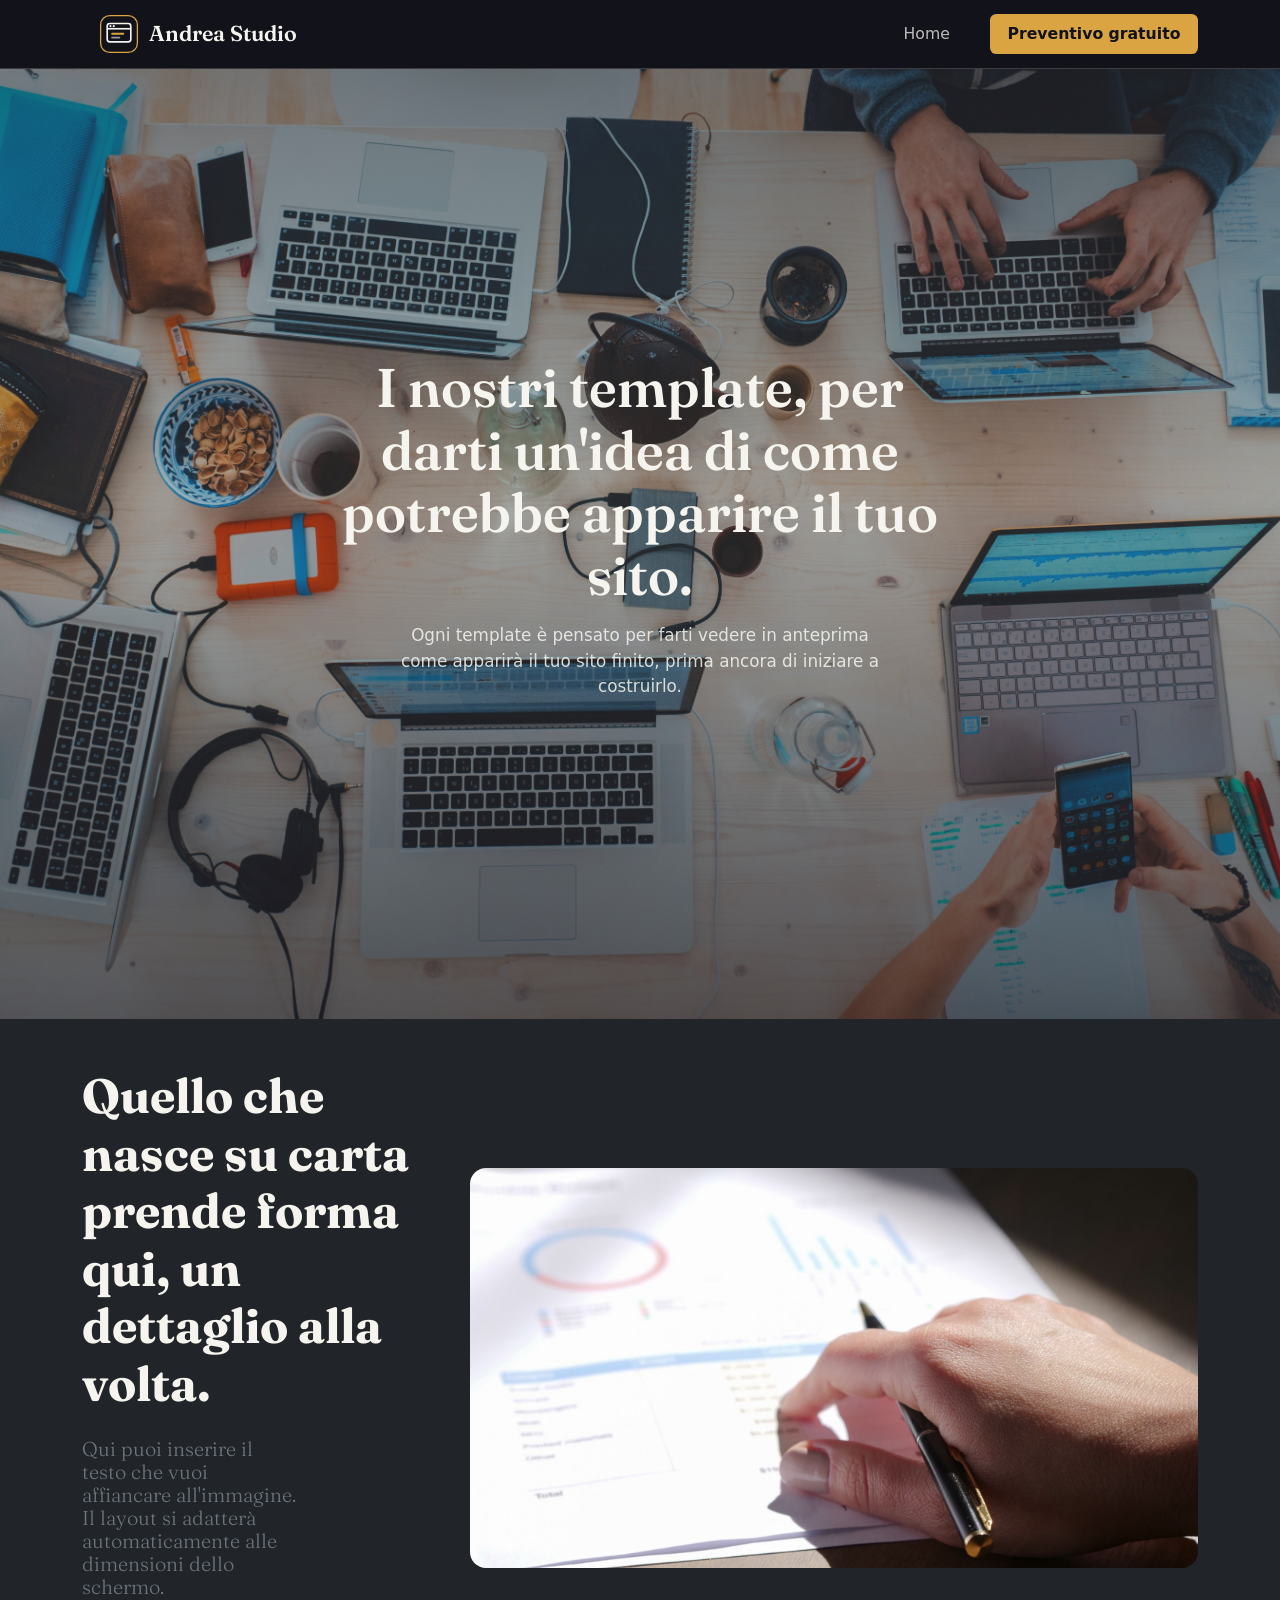
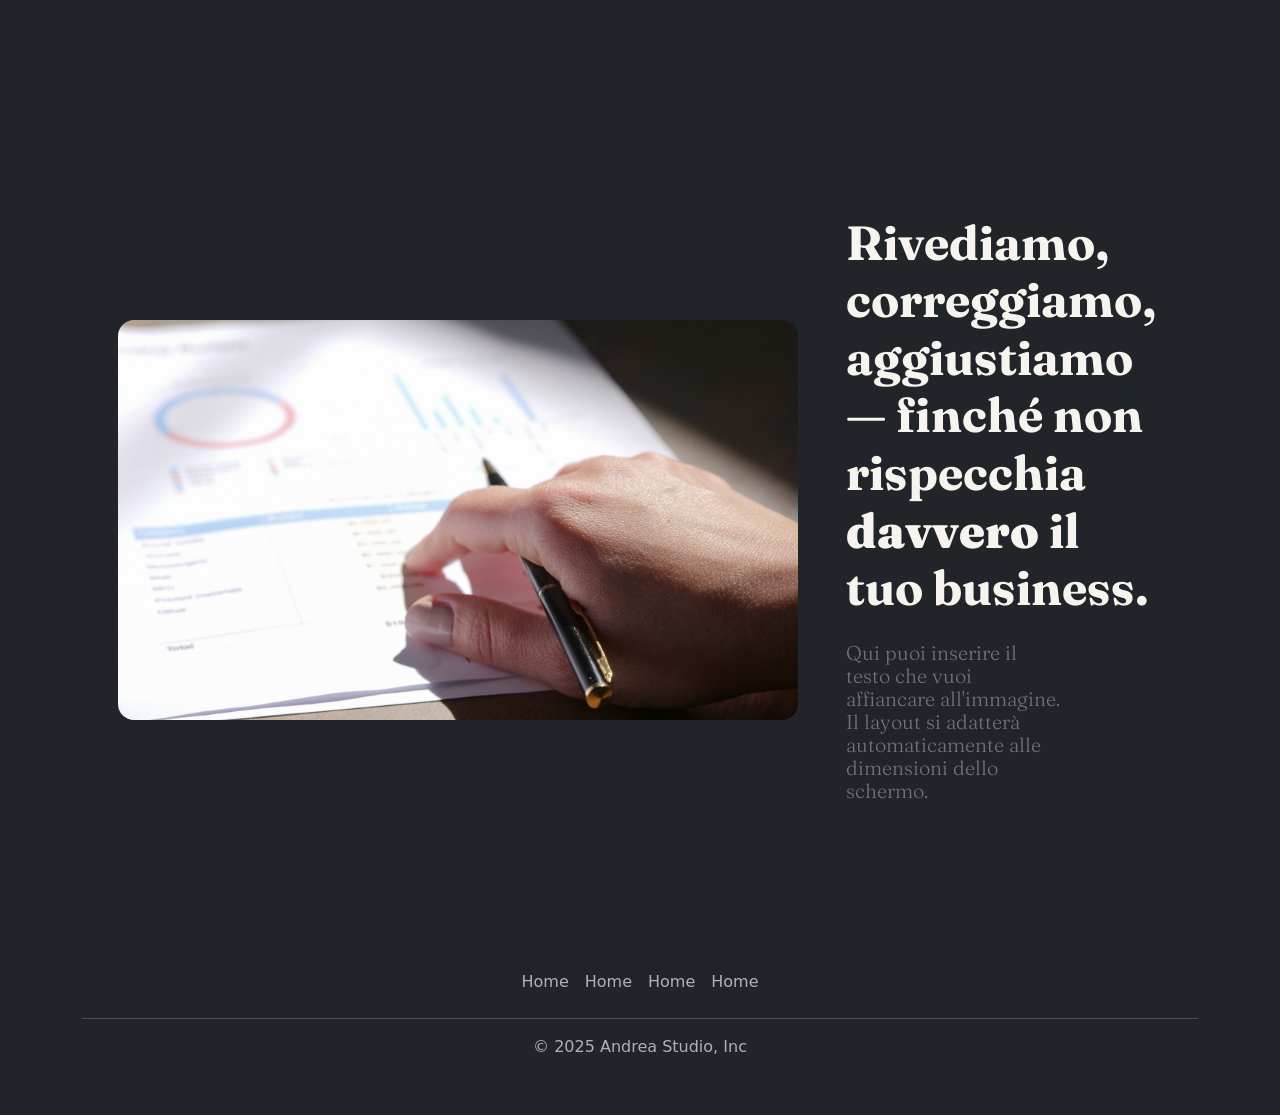
==== templateSito/src/main/pagine/inostritemplate.html @ eab53442 "Aggiunto bootstrap + pagina iniziale + inostritemplate" ====
<!doctype html>
<html lang="it" data-bs-theme="dark">
  <head>
    <meta charset="utf-8" />
    <meta name="viewport" content="width=device-width, initial-scale=1" />
    <title>Progetto Template</title>

    <link rel="stylesheet" href="/templateSito/src/main/webapp/css/style.css" />
     <link rel="icon" type="image/svg+xml" href="/templateSito/src/main/img/logo/favicon.svg" />
    <link
      href="https://cdn.jsdelivr.net/npm/bootstrap@5.3.8/dist/css/bootstrap.min.css"
      rel="stylesheet"
      integrity="sha384-sRIl4kxILFvY47J16cr9ZwB07vP4J8+LH7qKQnuqkuIAvNWLzeN8tE5YBujZqJLB"
      crossorigin="anonymous"
    />
    <link
      rel="stylesheet"
      href="https://cdn.jsdelivr.net/npm/bootstrap-icons@1.13.1/font/bootstrap-icons.min.css"
    />
    <link rel="preconnect" href="https://fonts.googleapis.com" />
    <link rel="preconnect" href="https://fonts.gstatic.com" crossorigin />
    <link
      href="https://fonts.googleapis.com/css2?family=Fraunces:opsz,wght@9..144,500;9..144,600&family=Manrope:wght@400;500;700&display=swap"
      rel="stylesheet"
    />
  </head>
  <body>
    <header>
      <nav class="navbar navbar-expand-lg site-nav" data-bs-theme="dark">
        <div class="container">
          <a class="navbar-brand" href="./index.html">
               <a class="navbar-brand" href="./index.html">
              <svg viewBox="0 0 64 64" xmlns="http://www.w3.org/2000/svg" aria-hidden="true">
              <rect x="4" y="4" width="56" height="56" rx="14" fill="#12121A" stroke="#D9A441" stroke-width="2"/>
              <rect x="14" y="16" width="36" height="28" rx="4" fill="none" stroke="#F6F4EF" stroke-width="2.5"/>
              <line x1="14" y1="24" x2="50" y2="24" stroke="#F6F4EF" stroke-width="2.5"/>
              <circle cx="19" cy="20" r="1.6" fill="#F6F4EF"/>
              <circle cx="24" cy="20" r="1.6" fill="#F6F4EF"/>
              <rect x="20" y="30" width="20" height="3" rx="1.5" fill="#D9A441"/>
              <rect x="20" y="36" width="14" height="3" rx="1.5" fill="#F6F4EF" opacity="0.6"/>
            </svg>
            Andrea Studio
          </a>
          <button
            class="navbar-toggler"
            type="button"
            data-bs-toggle="collapse"
            data-bs-target="#navbarNav"
            aria-controls="navbarNav"
            aria-expanded="false"
            aria-label="Toggle navigation"
          >
            <span class="navbar-toggler-icon"></span>
          </button>
          <div class="collapse navbar-collapse justify-content-end" id="navbarNav">
            <ul class="navbar-nav align-items-lg-center">
              <li class="nav-item">
                <a class="nav-link" href="./index.html">Home</a>
              </li>
              <li class="nav-item">
                <a class="nav-link nav-cta" href="#preventivo">Preventivo gratuito</a>
              </li>
            </ul>
          </div>
        </div>
      </nav>
    </header>

    <main>
      <div class="container-fluid p-0">
        <div class="hero">
          <img
            src="/templateSito/src/main/img/marvin-meyer-SYTO3xs06fU-unsplash.jpg"
            alt="Immagine di scrivania con pc"
            class="hero-img"
            onload="this.classList.add('is-loaded')"
          />
          <div class="hero-content">
            <h1>I nostri template, per darti un'idea di come potrebbe apparire il tuo sito.</h1>
            <p>Ogni template è pensato per farti vedere in anteprima come apparirà il tuo sito finito, prima ancora di iniziare a costruirlo.</p>
            <!-- <a href="#preventivo" class="btn btn-preventivo">Richiedi il tuo preventivo gratuito</a> -->
          </div>
        </div>
      </div>
        <section>
<div class="container py-5">
    <div class="row align-items-lg-center g-5">
        <!-- TESTO -->
        <div class="col-lg-4 my-5">
            <h1 class="display-5 fw-bold mb-4 font-hero-p">
                Quello che nasce su carta prende forma qui, un dettaglio alla volta.
            </h1>

            <p class="lead text-secondary mb-4 font-hero-p">
                Qui puoi inserire il testo che vuoi affiancare
                all'immagine. Il layout si adatterà automaticamente
                alle dimensioni dello schermo.
            </p>
        </div>
        <!-- IMMAGINE -->
        <div class="col col-lg-8">
            <div class="overflow-hidden rounded-4">
                <img
                    src="/templateSito/src/main/img/pexels-kindelmedia-7054416.jpg"
                    alt="Immagine mano con penna sopra un foglio"
                    class="img-fluid w-200"
                    style="height: 400px; object-fit: cover; object-position: center 90%; width: 150%;"
                >
            </div>
        </div>
    </div>
</div>

    <div class="container p-5 my-5">
        <div class="row align-items-lg-center g-5">
                    <!-- IMMAGINE -->
        <div class=" col col-lg-8">
            <div class="overflow-hidden rounded-4">
                <img
                    src="/templateSito/src/main/img/pexels-kindelmedia-7054416.jpg"
                    alt="Immagine mano con penna sopra un foglio"
                    class="img-fluid w-200"
                    style="height: 400px; object-fit: cover; object-position: center 90%; width: 150%;"
                >
            </div>
        </div>

                <!-- TESTO -->
        <div class="col col-lg-4">
            <h1 class="display-5 fw-bold mb-4 font-hero-p">
                Rivediamo, correggiamo, aggiustiamo — finché non rispecchia <strong class="bold-plus">davvero</strong>  il tuo business.
            </h1>

            <p class="lead text-secondary mb-4 font-hero-p">
                Qui puoi inserire il testo che vuoi affiancare
                all'immagine. Il layout si adatterà automaticamente
                alle dimensioni dello schermo.
            </p>
        </div>
        </div>
    </div>

        </section>
    </main>
        <div class="container">
            <div class="row">
                <footer class="py-3 my-4 d">
                    <ul class="nav justify-content-center border-bottom pb-3 mb-3">
                        <li class="nav-item">
                            <a href="#" class="nav-link px-2 text-body-secondary">Home</a>
                        </li>
                        <li class="nav-item">
                            <a href="#" class="nav-link px-2 text-body-secondary">Home</a>
                        </li>
                        <li class="nav-item">
                            <a href="#" class="nav-link px-2 text-body-secondary">Home</a>
                        </li>
                        <li class="nav-item">
                            <a href="#" class="nav-link px-2 text-body-secondary">Home</a>
                        </li>
                    </ul>
                    <p class="text-center text-body-secondary">© 2025 Andrea Studio, Inc</p>
                </footer>               
            </div>
        </div>

    <script src="js/script.js"></script>
    <script>
      // Fallback: se l'immagine è già in cache, onload potrebbe non scattare in tempo
      document.querySelectorAll(".hero-img").forEach((img) => {
        if (img.complete) img.classList.add("is-loaded");
      });
    </script>
    <script
      src="https://cdn.jsdelivr.net/npm/bootstrap@5.3.8/dist/js/bootstrap.bundle.min.js"
      integrity="sha384-FKyoEForCGlyvwx9Hj09JcYn3nv7wiPVlz7YYwJrWVcXK/BmnVDxM+D2scQbITxI"
      crossorigin="anonymous"
    ></script>
  </body>
</html>
---- templateSito/src/main/webapp/css/style.css ----
:root {
        --ink: #12121a;
        --paper: #f6f4ef;
        --amber: #d9a441;
        --amber-dark: #b8842e;
        --line: rgba(246, 244, 239, 0.18);
      }

      body {
        font-family: "Manrope", sans-serif;
      }

      .site-nav {
        background: var(--ink);
        border-bottom: 1px solid var(--line);
        padding-top: 0.9rem;
        padding-bottom: 0.9rem;
      }

      .site-nav .navbar-brand {
        display: flex;
        align-items: center;
        gap: 0.55rem;
        font-family: "Fraunces", serif;
        font-weight: 600;
        font-size: 1.35rem;
        color: var(--paper);
      }

      .site-nav .navbar-brand i {
        font-size: 1.3rem;
        color: var(--amber);
      }

      .site-nav .navbar-brand:hover {
        color: var(--paper);
      }

      .site-nav .navbar-nav {
        gap: 2rem;
      }

      .site-nav .nav-link {
        position: relative;
        color: rgba(246, 244, 239, 0.75);
        font-size: 0.98rem;
        font-weight: 500;
        padding: 0.3rem 0;
      }

      .site-nav .nav-link::after {
        content: "";
        position: absolute;
        left: 0;
        bottom: -2px;
        width: 0;
        height: 2px;
        background: var(--amber);
        transition: width 0.2s ease;
      }

      .site-nav .nav-link:hover {
        color: var(--paper);
      }

      .site-nav .nav-link:hover::after {
        width: 100%;
      }

      .site-nav .nav-cta {
        color: var(--ink) !important;
        background: var(--amber);
        border-radius: 0.4rem;
        padding: 0.5rem 1.1rem !important;
        font-weight: 700;
      }

      .site-nav .nav-cta::after {
        display: none;
      }

      .site-nav .nav-cta:hover {
        background: var(--amber-dark);
        color: var(--ink) !important;
      }

      .site-nav .navbar-toggler {
        border-color: var(--line);
      }

      .hero {
        position: relative;
        height: 950px;
        /* border-radius: 2rem; */
        overflow: hidden;
      }

      .hero img {
        width: 100%;
        height: 100%;
        object-fit: cover;
        object-position: center 60%;
        display: block;
        opacity: 0;
        transform: scale(1.04);
        transition: opacity 0.9s ease, transform 1.1s ease;
      }

      .hero img.is-loaded {
        opacity: 1;
        transform: scale(1);
      }

      .hero::after {
        content: "";
        position: absolute;
        inset: 0;
        background: linear-gradient(
          180deg,
          rgba(18, 18, 26, 0.55) 0%,
          rgba(18, 18, 26, 0.25) 45%,
          rgba(18, 18, 26, 0.65) 100%
        );
      }

      .hero-content {
        position: absolute;
        inset: 0;
        z-index: 2;
        display: flex;
        flex-direction: column;
        align-items: center;
        justify-content: center;
        text-align: center;
        padding: 2rem;
      }

      .hero-content h1 {
        font-family: "Fraunces", serif;
        font-weight: 600;
        color: var(--paper);
        font-size: clamp(2rem, 5vw, 3.4rem);
        max-width: 18ch;
        line-height: 1.15;
        margin-bottom: 1rem;
      }

.bold-plus {
  font-weight: 900;
}


      .font-hero-p{ 

        font-family: "Fraunces", serif;
        font-weight: 600;
        color: var(--paper);
        font-size: clamp(2rem, 5vw, 3.4rem);
        max-width: 18ch;
        line-height: 1.15;
        margin-bottom: 1rem;
      }

      

      .hero-content p {
        color: rgba(246, 244, 239, 0.85);
        max-width: 46ch;
        font-size: 1.05rem;
        margin-bottom: 2rem;
      }

      .btn-preventivo {
        background: var(--amber);
        border: none;
        color: var(--amber);
        font-weight: 700;
        padding: 0.8rem 2rem;
        border-radius: 0.5rem;
        transition: background 0.15s ease;
      }

      .btn-preventivo:hover {
        background: var(--amber-dark);
        color: var(--ink);
      }

.site-nav .navbar-brand svg {
  width:  42px;
  height: 42px;
}
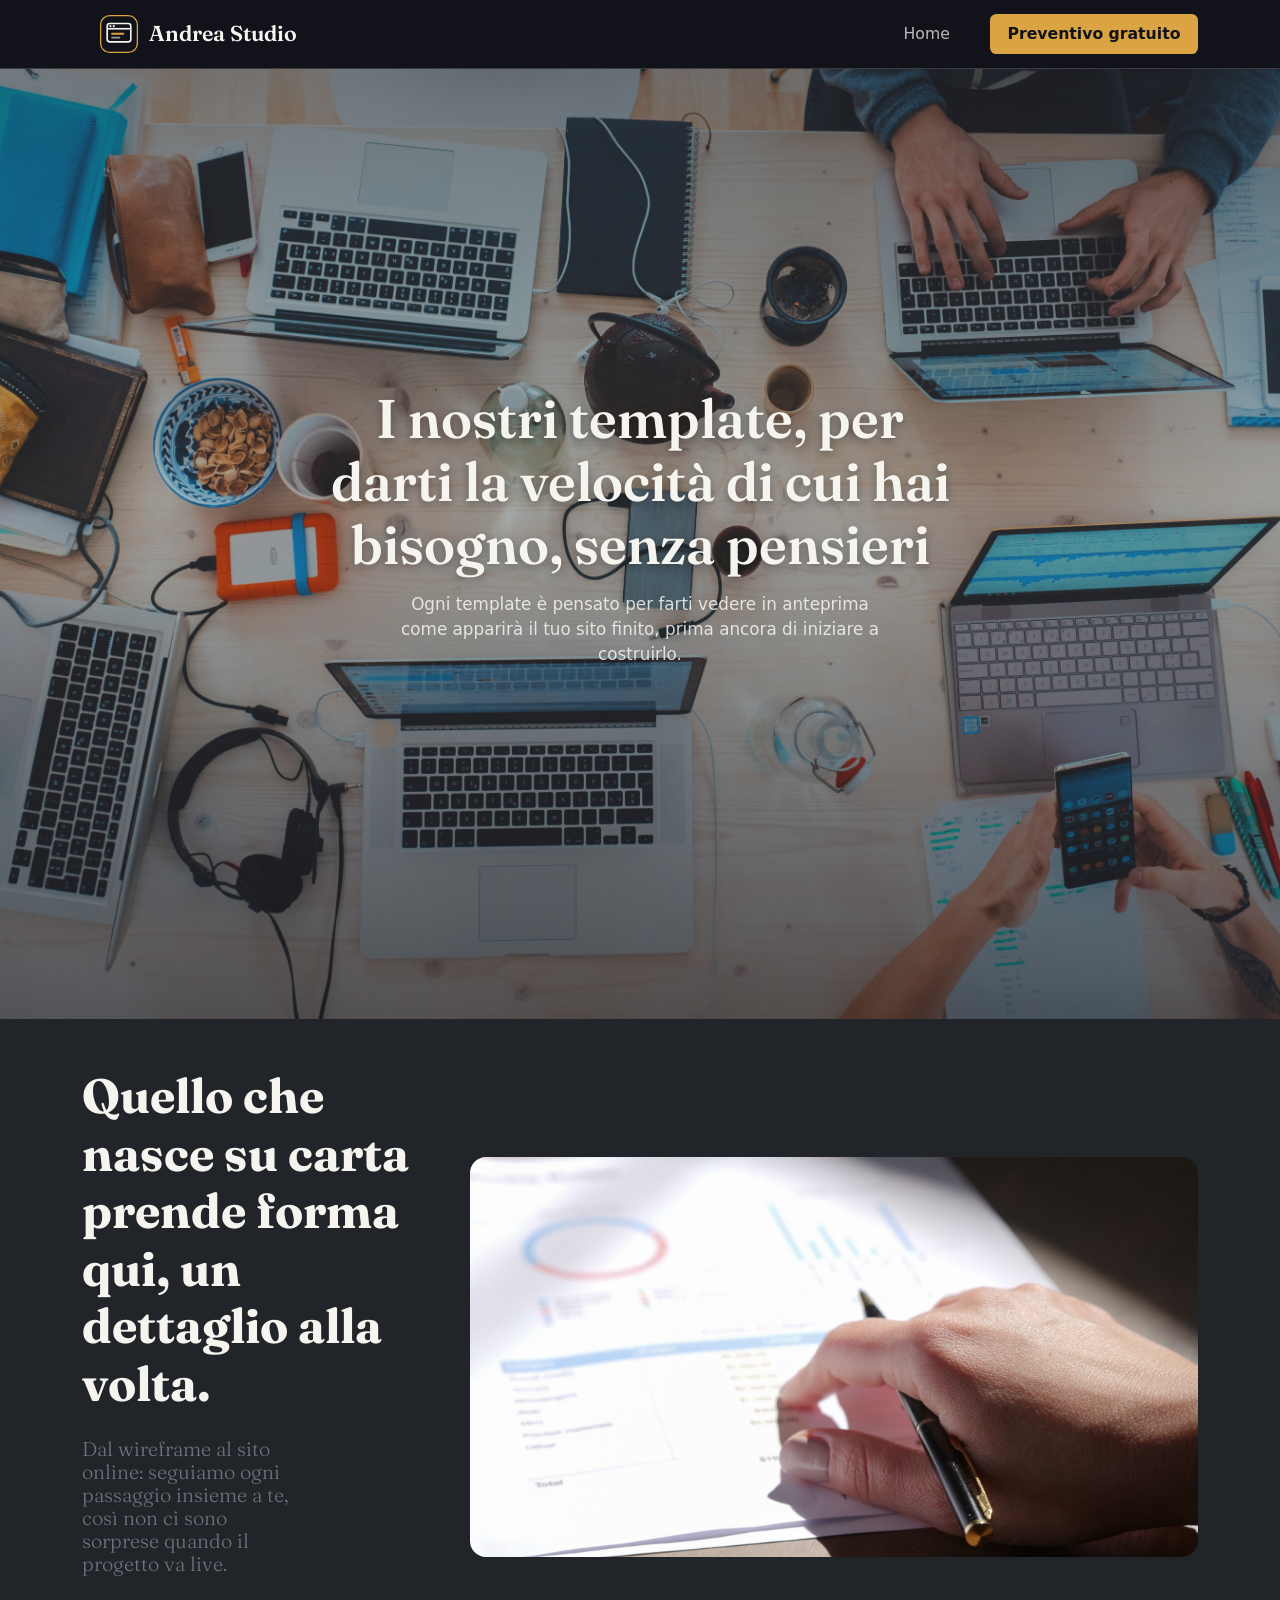
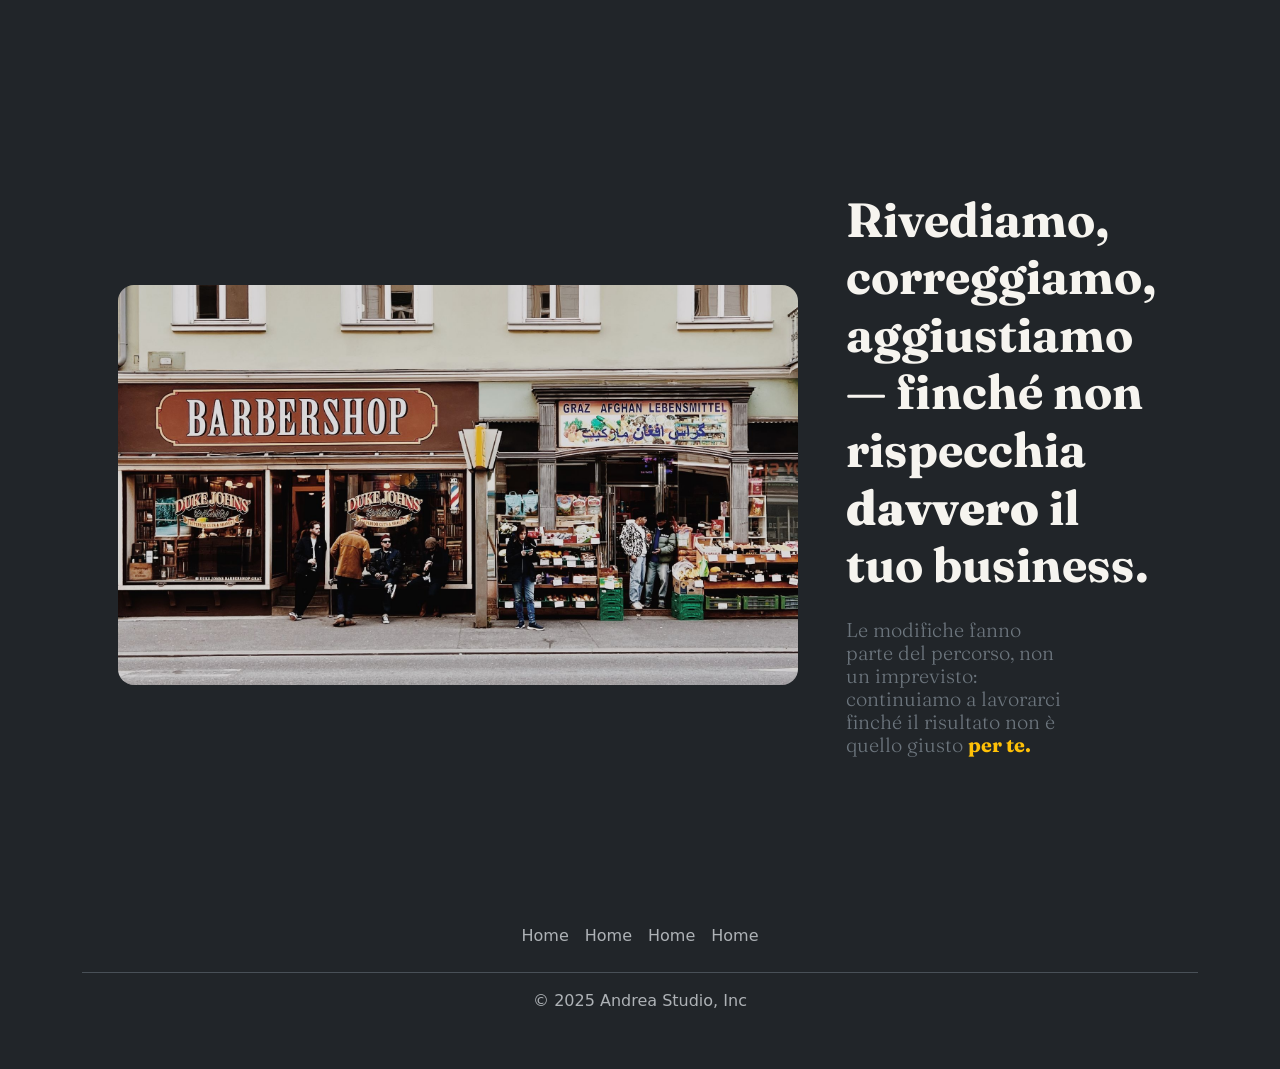
==== commit ff21928b: "Aggiunta immagine, modificato inostritemplate con nuova immagine , aggiunto css" ====
--- a/templateSito/src/main/pagine/inostritemplate.html
+++ b/templateSito/src/main/pagine/inostritemplate.html
@@ -76,7 +76,7 @@
             onload="this.classList.add('is-loaded')"
           />
           <div class="hero-content">
-            <h1>I nostri template, per darti un'idea di come potrebbe apparire il tuo sito.</h1>
+            <h1 style="text-shadow: 0 3px 10px rgba(0, 0, 0, 0.35);">I nostri template, per darti la velocità di cui hai bisogno, senza pensieri</h1>
             <p>Ogni template è pensato per farti vedere in anteprima come apparirà il tuo sito finito, prima ancora di iniziare a costruirlo.</p>
             <!-- <a href="#preventivo" class="btn btn-preventivo">Richiedi il tuo preventivo gratuito</a> -->
           </div>
@@ -87,14 +87,12 @@
     <div class="row align-items-lg-center g-5">
         <!-- TESTO -->
         <div class="col-lg-4 my-5">
-            <h1 class="display-5 fw-bold mb-4 font-hero-p">
+            <h1 class="display-5 fw-bold mb-4 font-hero-p capolettera">
                 Quello che nasce su carta prende forma qui, un dettaglio alla volta.
             </h1>
 
             <p class="lead text-secondary mb-4 font-hero-p">
-                Qui puoi inserire il testo che vuoi affiancare
-                all'immagine. Il layout si adatterà automaticamente
-                alle dimensioni dello schermo.
+                Dal wireframe al sito online: seguiamo ogni passaggio insieme a te, così non ci sono sorprese quando il progetto va live.
             </p>
         </div>
         <!-- IMMAGINE -->
@@ -117,10 +115,10 @@
         <div class=" col col-lg-8">
             <div class="overflow-hidden rounded-4">
                 <img
-                    src="/templateSito/src/main/img/pexels-kindelmedia-7054416.jpg"
+                    src="/templateSito/src/main/img/pexels-aminniak-19015503.jpg"
                     alt="Immagine mano con penna sopra un foglio"
                     class="img-fluid w-200"
-                    style="height: 400px; object-fit: cover; object-position: center 90%; width: 150%;"
+                    style="height: 400px; object-fit: cover; object-position: center 80%; width: 150%;"
                 >
             </div>
         </div>
@@ -132,9 +130,8 @@
             </h1>
 
             <p class="lead text-secondary mb-4 font-hero-p">
-                Qui puoi inserire il testo che vuoi affiancare
-                all'immagine. Il layout si adatterà automaticamente
-                alle dimensioni dello schermo.
+                Le modifiche fanno parte del percorso, non un imprevisto: continuiamo a lavorarci finché il risultato non è quello giusto
+        <span class="fs-5 fw-bold text-warning">per te.</span></p>
             </p>
         </div>
         </div>
--- a/templateSito/src/main/webapp/css/style.css
+++ b/templateSito/src/main/webapp/css/style.css
@@ -150,6 +150,16 @@
 }
 
 
+/* .capolettera::first-letter {
+    font-size: em;
+    font-weight: bold;
+    float: left;
+    line-height: 0.8;
+    margin-right: 6px;
+} */
+
+
+
       .font-hero-p{ 
 
         font-family: "Fraunces", serif;
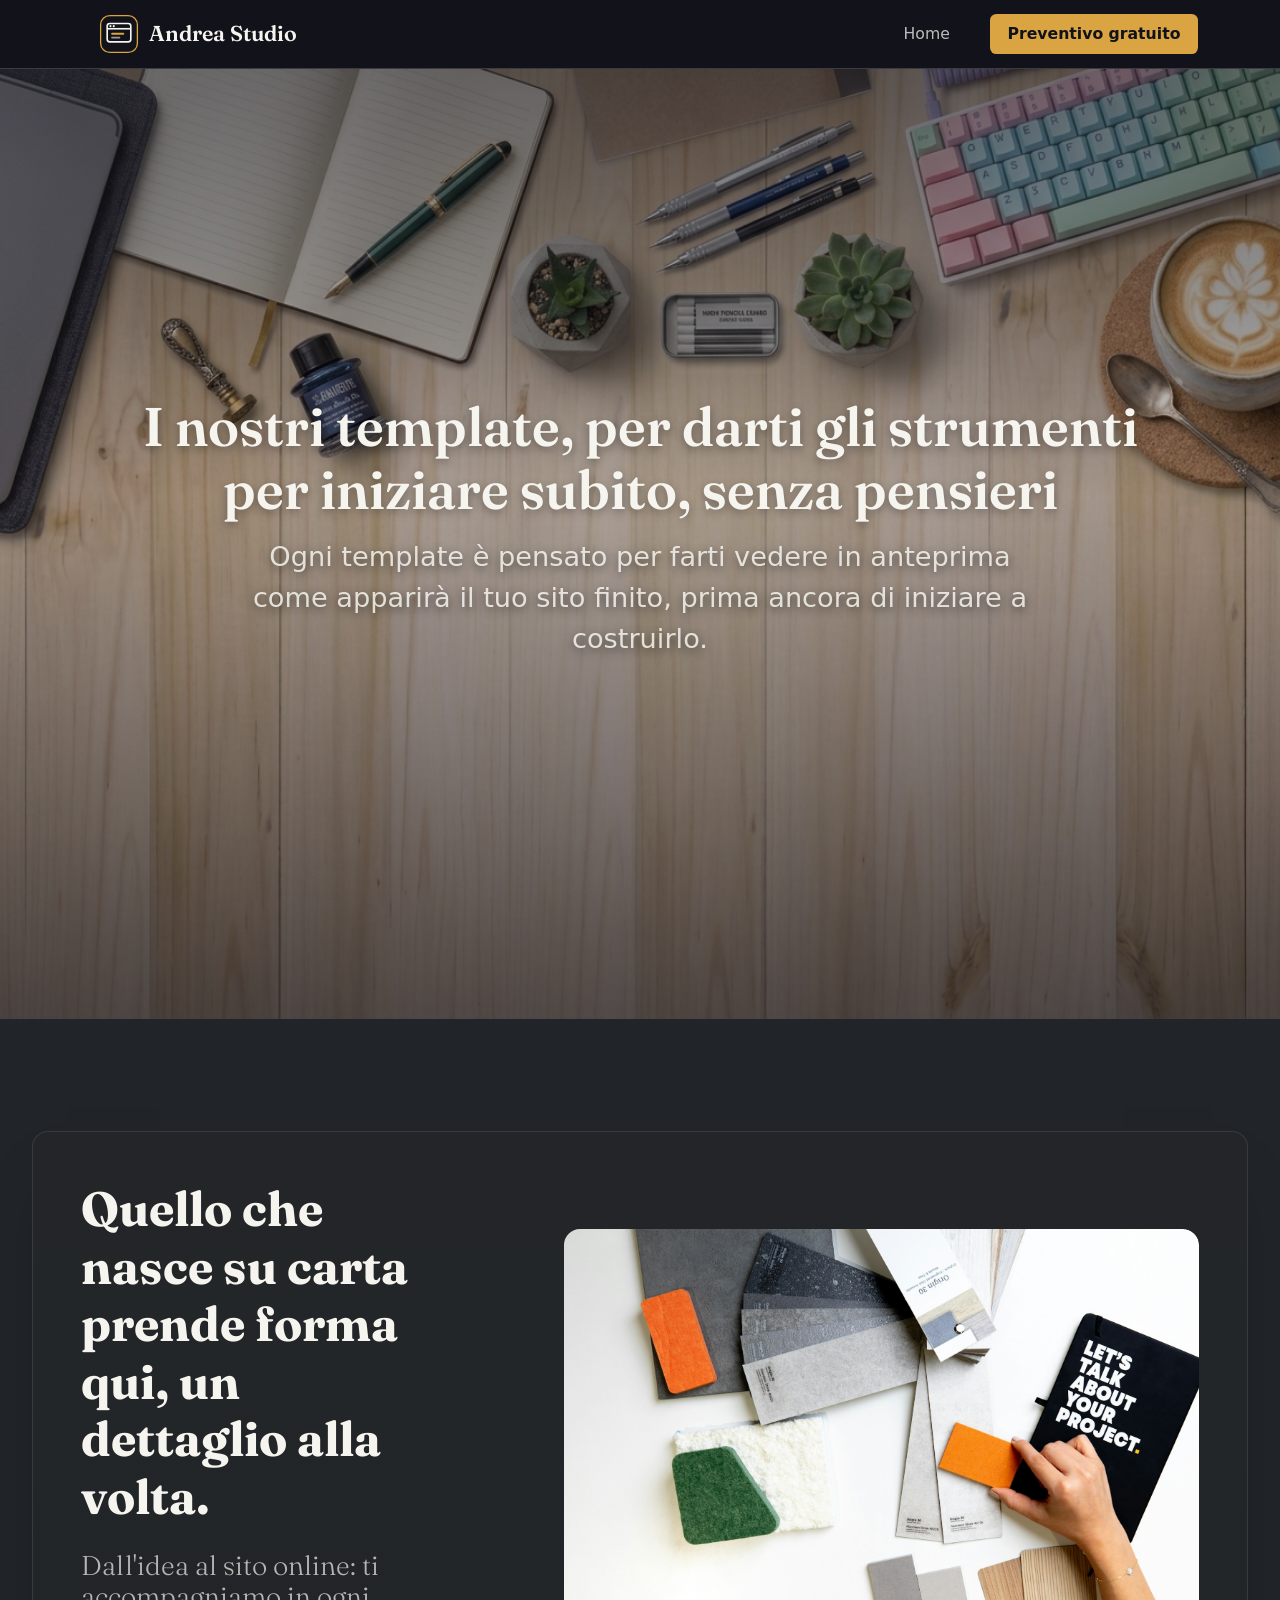
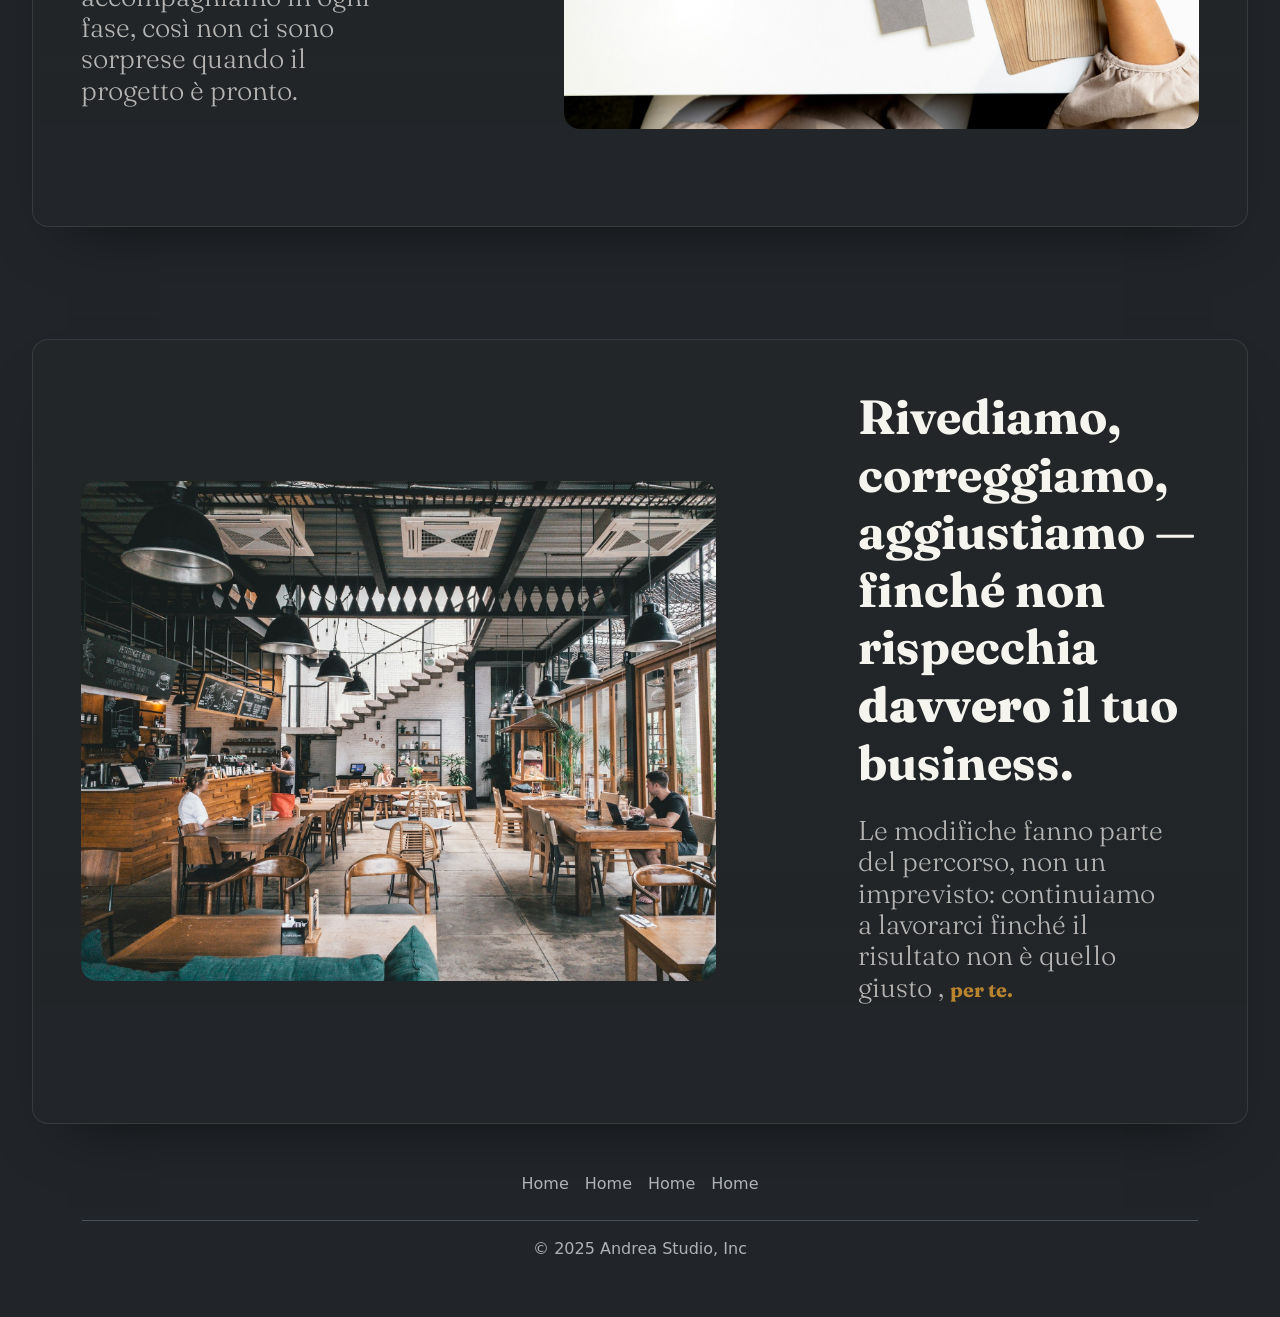
==== commit 265fa923: "Aggiunte foto, cambiata dimensioni sections, cambiate dimensioni font" ====
--- a/templateSito/src/main/pagine/inostritemplate.html
+++ b/templateSito/src/main/pagine/inostritemplate.html
@@ -70,68 +70,69 @@
       <div class="container-fluid p-0">
         <div class="hero">
           <img
-            src="/templateSito/src/main/img/marvin-meyer-SYTO3xs06fU-unsplash.jpg"
-            alt="Immagine di scrivania con pc"
-            class="hero-img"
+            src="/templateSito/src/main/img/Gemini_Generated_Image_uhl4wuhl4wuhl4wu.jpg"
+            alt="Immagine di scrivania con oggetti"
+            class="hero-img img-fluid sm-"
             onload="this.classList.add('is-loaded')"
           />
           <div class="hero-content">
-            <h1 style="text-shadow: 0 3px 10px rgba(0, 0, 0, 0.35);">I nostri template, per darti la velocità di cui hai bisogno, senza pensieri</h1>
-            <p>Ogni template è pensato per farti vedere in anteprima come apparirà il tuo sito finito, prima ancora di iniziare a costruirlo.</p>
+            <h1 style="text-shadow: 0 3px 10px rgba(0, 0, 0, 0.35);">I nostri template, per darti gli strumenti per iniziare subito, senza pensieri</h1>
+            <p style="text-shadow: 0 3px 10px rgba(0, 0, 0, 0.50); font-size: 1.7rem; ">Ogni template è pensato per farti vedere in anteprima come apparirà il tuo sito finito, prima ancora di iniziare a costruirlo.</p>
             <!-- <a href="#preventivo" class="btn btn-preventivo">Richiedi il tuo preventivo gratuito</a> -->
           </div>
         </div>
       </div>
+      <!-- SEZIONE TESTI E IMMAGINI -->
         <section>
-<div class="container py-5">
+          <!-- CONTAINER IMMAGINE E TESTO 1 -->
+<div class="container p-5 story-panel rounded-4 mx-auto" style="padding-top: 0; margin-top: 7rem; max-width: calc(100% - 4rem);">
     <div class="row align-items-lg-center g-5">
         <!-- TESTO -->
         <div class="col-lg-4 my-5">
-            <h1 class="display-5 fw-bold mb-4 font-hero-p capolettera">
+            <h2 class="display-5 fw-bold mb-4 font-hero-p">
                 Quello che nasce su carta prende forma qui, un dettaglio alla volta.
-            </h1>
+            </h2>
 
-            <p class="lead text-secondary mb-4 font-hero-p">
-                Dal wireframe al sito online: seguiamo ogni passaggio insieme a te, così non ci sono sorprese quando il progetto va live.
+            <p class="lead text-secondary mb-4 font-hero-p" style="font-size: 1.7rem;">
+                 Dall'idea al sito online: ti accompagniamo in ogni fase, così non ci sono sorprese quando il progetto è pronto.
             </p>
         </div>
         <!-- IMMAGINE -->
-        <div class="col col-lg-8">
-            <div class="overflow-hidden rounded-4">
+        <div class="col col-lg-8" style="text-align: end;">
+            <div class="overflow-hidden rounded-4 img-wrap">
                 <img
-                    src="/templateSito/src/main/img/pexels-kindelmedia-7054416.jpg"
+                    src="/templateSito/src/main/img/mohammad-lotfian-D6mlvnGbAVg-unsplash.jpg"
                     alt="Immagine mano con penna sopra un foglio"
-                    class="img-fluid w-200"
-                    style="height: 400px; object-fit: cover; object-position: center 90%; width: 150%;"
+                    class="img-fluid rounded-4"
+                    style="height: 500px; object-fit: cover; object-position: center 31%; width: 87%;"
                 >
             </div>
         </div>
     </div>
 </div>
-
-    <div class="container p-5 my-5">
+      <!-- CONTAINER IMMAGINE E TESTO 2 -->
+    <div class="container p-5 story-panel rounded-4 mx-auto" style="padding-top: 0; margin-top: 7rem; max-width: calc(100% - 4rem);">
         <div class="row align-items-lg-center g-5">
-                    <!-- IMMAGINE -->
-        <div class=" col col-lg-8">
+           <!-- IMMAGINE -->
+        <div class="col col-lg-8">
             <div class="overflow-hidden rounded-4">
                 <img
-                    src="/templateSito/src/main/img/pexels-aminniak-19015503.jpg"
+                    src="/templateSito/src/main/img/shawn-nmpW_WwwVSc-unsplash.jpg"
                     alt="Immagine mano con penna sopra un foglio"
-                    class="img-fluid w-200"
-                    style="height: 400px; object-fit: cover; object-position: center 80%; width: 150%;"
+                    class="img-fluid w-200 hero-img rounded-4"
+                    style="height: 500px; object-fit: cover; object-position: center 61%; width: 87%; "
                 >
             </div>
         </div>
+                <!-- TESTO -->
+        <div class="col-lg-4 my-5">
+            <h2 class="display-5 fw-bold mb-4 font-hero-p">
+                Rivediamo, correggiamo, aggiustiamo — finché non rispecchia <strong class="bold-plus">davvero</strong>  il tuo business.
+            </h2>
 
-                <!-- TESTO -->
-        <div class="col col-lg-4">
-            <h1 class="display-5 fw-bold mb-4 font-hero-p">
-                Rivediamo, correggiamo, aggiustiamo — finché non rispecchia <strong class="bold-plus">davvero</strong>  il tuo business.
-            </h1>
-
-            <p class="lead text-secondary mb-4 font-hero-p">
-                Le modifiche fanno parte del percorso, non un imprevisto: continuiamo a lavorarci finché il risultato non è quello giusto
-        <span class="fs-5 fw-bold text-warning">per te.</span></p>
+            <p class="lead text-secondary mb-4 font-hero-p text-secondary " style="font-size: 1.7rem;">
+                Le modifiche fanno parte del percorso, non un imprevisto: continuiamo a lavorarci finché il risultato non è quello giusto ,
+        <span class="fs-5 fw-bold text-accent">per te.</span>
             </p>
         </div>
         </div>
--- a/templateSito/src/main/webapp/css/style.css
+++ b/templateSito/src/main/webapp/css/style.css
@@ -140,7 +140,7 @@
         font-weight: 600;
         color: var(--paper);
         font-size: clamp(2rem, 5vw, 3.4rem);
-        max-width: 18ch;
+        max-width: 30ch;
         line-height: 1.15;
         margin-bottom: 1rem;
       }
@@ -159,13 +159,29 @@
 } */
 
 
+   .story-panel {
+    background: linear-gradient(180deg, rgba(73, 62, 34, 0.06), rgba(80, 68, 39, 0.02));
+    border: 1px solid rgba(246, 244, 239, 0.1);
+    box-shadow: 0 30px 60px -35px rgba(0, 0, 0, 0.6);
+  }
+
+  .story-panel .text-secondary {
+    color: rgba(246, 244, 239, 0.693) !important;
+  }
+
+
+  .text-accent {
+  color: var(--amber-dark) !important;
+}
+
+
 
       .font-hero-p{ 
 
         font-family: "Fraunces", serif;
         font-weight: 600;
         color: var(--paper);
-        font-size: clamp(2rem, 5vw, 3.4rem);
+        font-size: 1.7rem;
         max-width: 18ch;
         line-height: 1.15;
         margin-bottom: 1rem;
